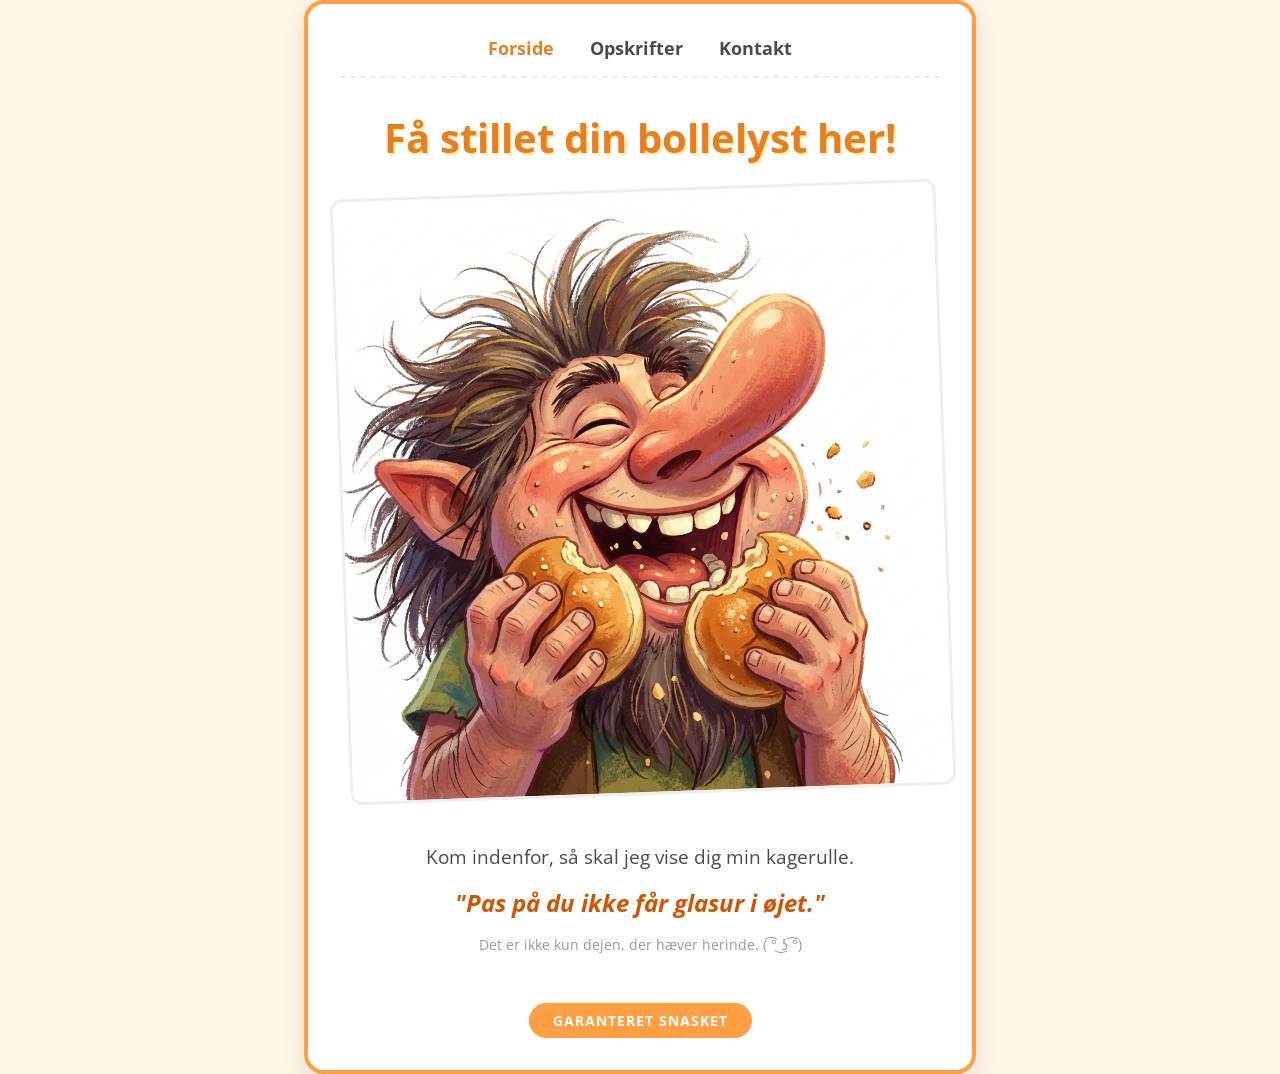
==== www/index.html @ 227810f3 "feat: Add recipes and contact pages with navigation and a local development Docker Compose setup." ====
<!DOCTYPE html>
<html lang="da">

<head>
    <meta charset="UTF-8">
    <meta name="viewport" content="width=device-width, initial-scale=1.0">
    <title>Bolletrold.dk - Vi elsker boller!</title>
    <link rel="stylesheet" href="style.css">
    <link href="https://fonts.googleapis.com/css2?family=Open+Sans:wght@400;700&display=swap" rel="stylesheet">
</head>

<body>
    <div class="container">
        <nav class="main-nav">
            <a href="index.html" class="active">Forside</a>
            <a href="opskrifter.html">Opskrifter</a>
            <a href="kontakt.html">Kontakt</a>
        </nav>

        <h1>Få stillet din bollelyst her!</h1>
        <div class="image-container">
            <img src="images/bolletrold.png" alt="Glad bolletrold der spiser boller" class="troll-img">
        </div>
        <div class="content">
            <p class="intro">Kom indenfor, så skal jeg vise dig min kagerulle.</p>
            <p class="punchline">"Pas på du ikke får glasur i øjet."</p>
            <p class="sub-text">Det er ikke kun dejen, der hæver herinde. ( ͡° ͜ʖ ͡°)</p>
        </div>
        <div class="status-badge">Garanteret snasket</div>
    </div>
    <script>
        const subtexts = [
            "Det er ikke kun dejen, der hæver herinde. ( ͡° ͜ʖ ͡°)",
            "Hvis den er våd og varm, så stikker jeg tungen i den! ( ͡° ͜ʖ ͡°)",
            "Er du til store flutes eller små rosiner? ( ͡° ͜ʖ ͡°)"
        ];
        const subtextElement = document.querySelector('.sub-text');
        let index = 0;

        setInterval(() => {
            subtextElement.style.opacity = 0;
            setTimeout(() => {
                index = (index + 1) % subtexts.length;
                subtextElement.textContent = subtexts[index];
                subtextElement.style.opacity = 1;
            }, 500);
        }, 5000);
    </script>
    </div>
</body>

</html>
---- www/style.css ----
body {
    font-family: 'Open Sans', sans-serif;
    background-color: #fff5e6;
    /* Warm doughy color */
    display: flex;
    justify-content: center;
    align-items: center;
    min-height: 100vh;
    margin: 0;
    color: #4a4a4a;
}

.container {
    text-align: center;
    background: white;
    padding: 2rem;
    border-radius: 20px;
    box-shadow: 0 10px 25px rgba(0, 0, 0, 0.1);
    max-width: 600px;
    width: 90%;
    border: 4px solid #ff9f43;
}

.main-nav {
    margin-bottom: 2rem;
    padding-bottom: 1rem;
    border-bottom: 2px dashed #eee;
}

.main-nav a {
    color: #4a4a4a;
    text-decoration: none;
    margin: 0 1rem;
    font-weight: bold;
    font-size: 1.1rem;
    transition: color 0.3s;
}

.main-nav a:hover,
.main-nav a.active {
    color: #e67e22;
}

h1 {
    /* Fun, chunky font removed */
    color: #e67e22;
    margin-bottom: 1.5rem;
    font-size: 2.5rem;
    text-shadow: 2px 2px 0px #ffeaa7;
}

.troll-img {
    max-width: 100%;
    height: auto;
    border-radius: 12px;
    margin-bottom: 1.5rem;
    transform: rotate(-2deg);
    border: 3px solid #eee;
}

.troll-img:hover {
    transform: rotate(2deg) scale(1.02);
    transition: transform 0.3s ease;
}

.intro {
    font-size: 1.2rem;
    margin-bottom: 0.5rem;
}

.punchline {
    font-size: 1.5rem;
    font-weight: bold;
    color: #d35400;
    margin: 1rem 0;
    font-style: italic;
}

.sub-text {
    font-size: 0.9rem;
    color: #999;
    transition: opacity 0.5s ease-in-out;
    min-height: 1.5em;
    /* Prevent layout shift */
}

.status-badge {
    display: inline-block;
    margin-top: 2rem;
    padding: 0.5rem 1.5rem;
    background-color: #ff9f43;
    color: white;
    border-radius: 50px;
    font-weight: bold;
    font-size: 0.9rem;
    text-transform: uppercase;
    letter-spacing: 1px;
}

.recipe-card,
.contact-box {
    background: #fff;
    border: 2px solid #eee;
    padding: 1.5rem;
    border-radius: 12px;
    margin: 1.5rem 0;
    text-align: left;
}

.recipe-card h2 {
    color: #e67e22;
    margin-top: 0;
    font-family: inherit;
}

.recipe-card ul {
    padding-left: 1.2rem;
    line-height: 1.6;
}

.contact-box p {
    font-size: 1.1rem;
    margin: 0.5rem 0;
}
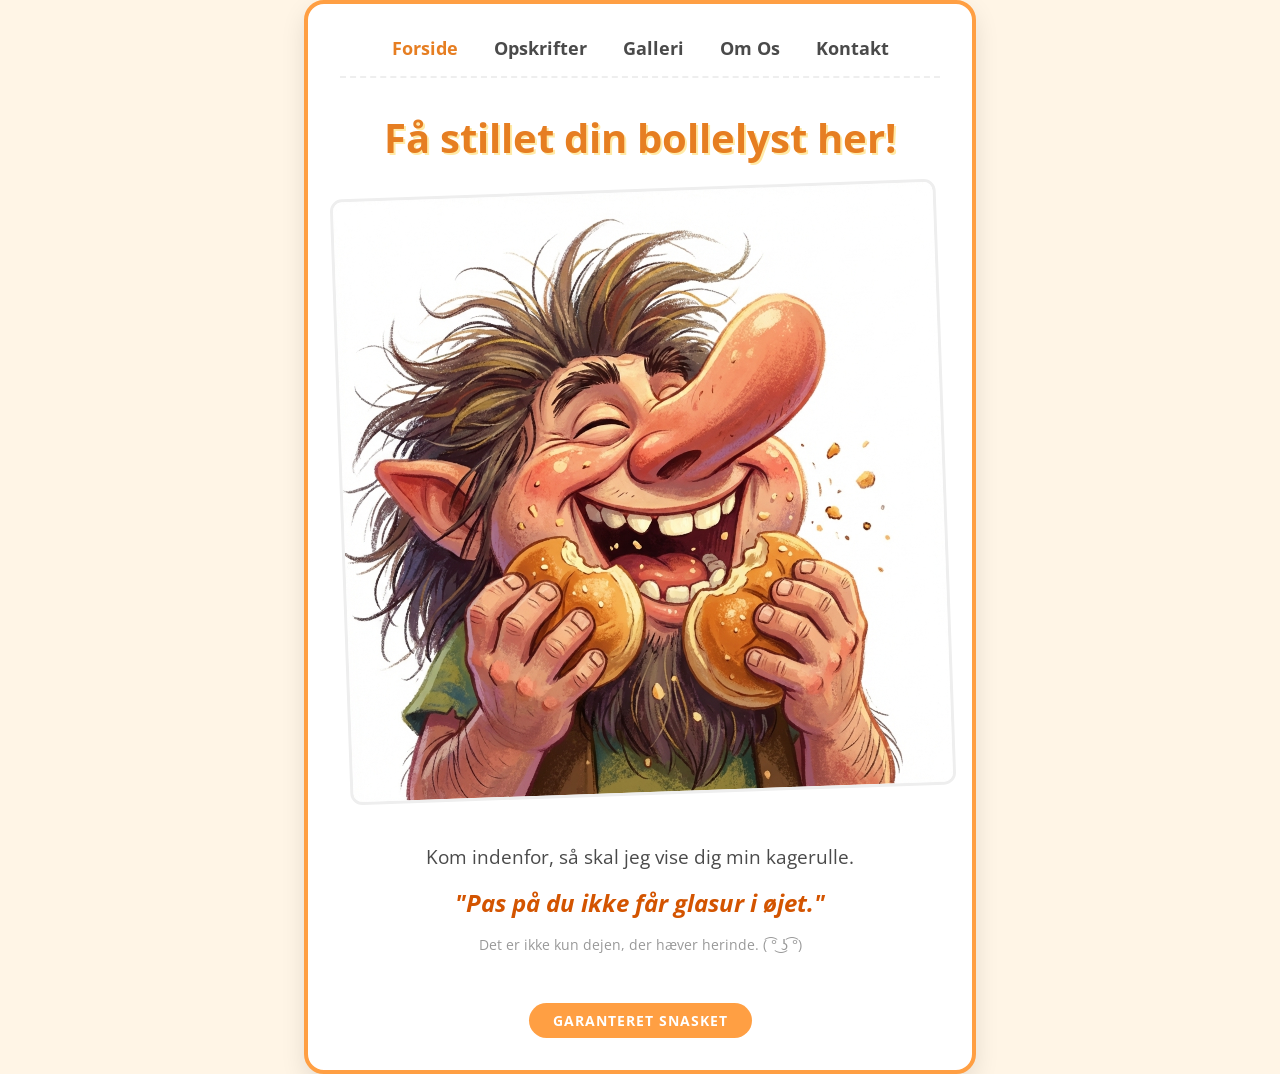
==== commit 7afe0a17: "feat: Update contact and recipe pages with more suggestive and humorous content." ====
--- a/www/index.html
+++ b/www/index.html
@@ -14,6 +14,8 @@
         <nav class="main-nav">
             <a href="index.html" class="active">Forside</a>
             <a href="opskrifter.html">Opskrifter</a>
+            <a href="galleri.html">Galleri</a>
+            <a href="om-os.html">Om Os</a>
             <a href="kontakt.html">Kontakt</a>
         </nav>
 
--- a/www/style.css
+++ b/www/style.css
@@ -121,4 +121,34 @@
 .contact-box p {
     font-size: 1.1rem;
     margin: 0.5rem 0;
+}
+
+.gallery-container {
+    max-width: 800px;
+    /* Wider for gallery */
+}
+
+.gallery-grid {
+    display: grid;
+    grid-template-columns: repeat(auto-fit, minmax(200px, 1fr));
+    gap: 2rem;
+    margin-top: 2rem;
+}
+
+.gallery-item img {
+    width: 100%;
+    border-radius: 12px;
+    border: 3px solid #eee;
+    transition: transform 0.3s ease;
+}
+
+.gallery-item img:hover {
+    transform: scale(1.05);
+}
+
+.gallery-item p {
+    font-style: italic;
+    color: #e67e22;
+    margin-top: 0.5rem;
+    font-size: 0.9rem;
 }
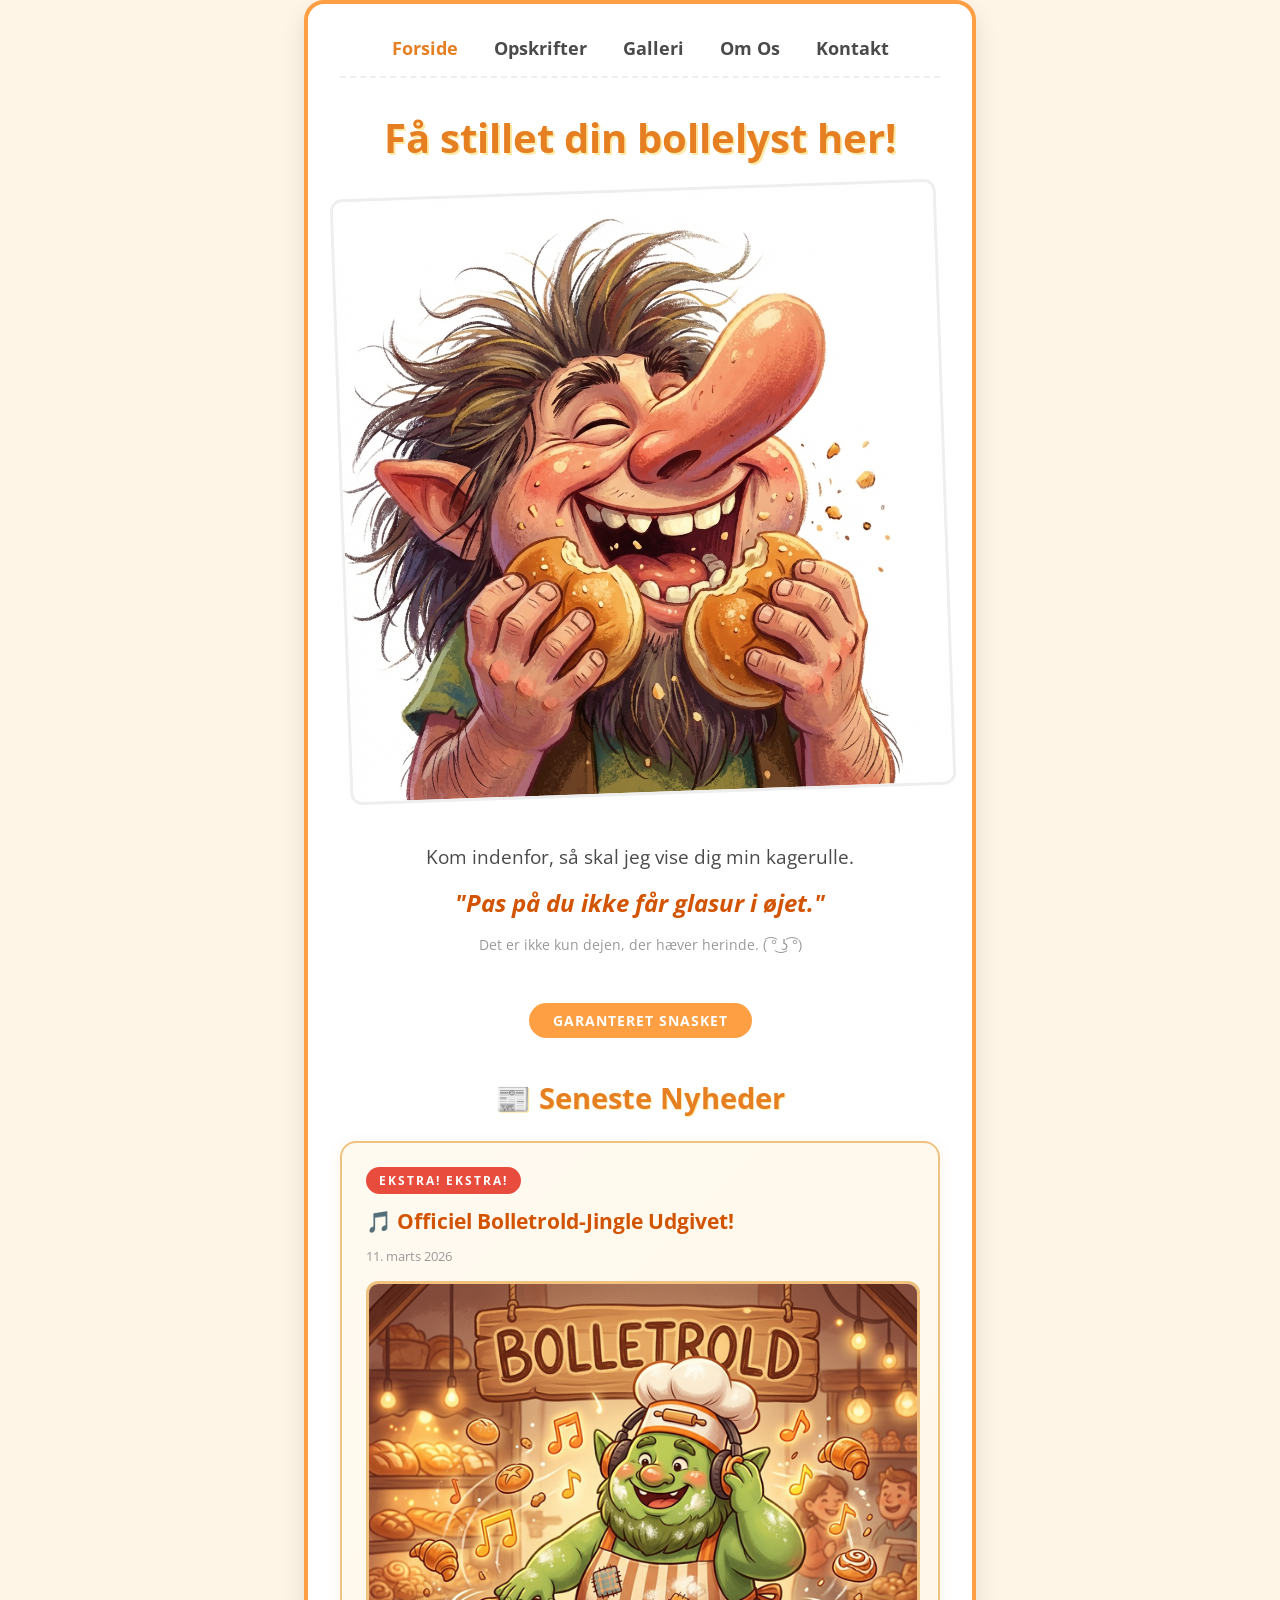
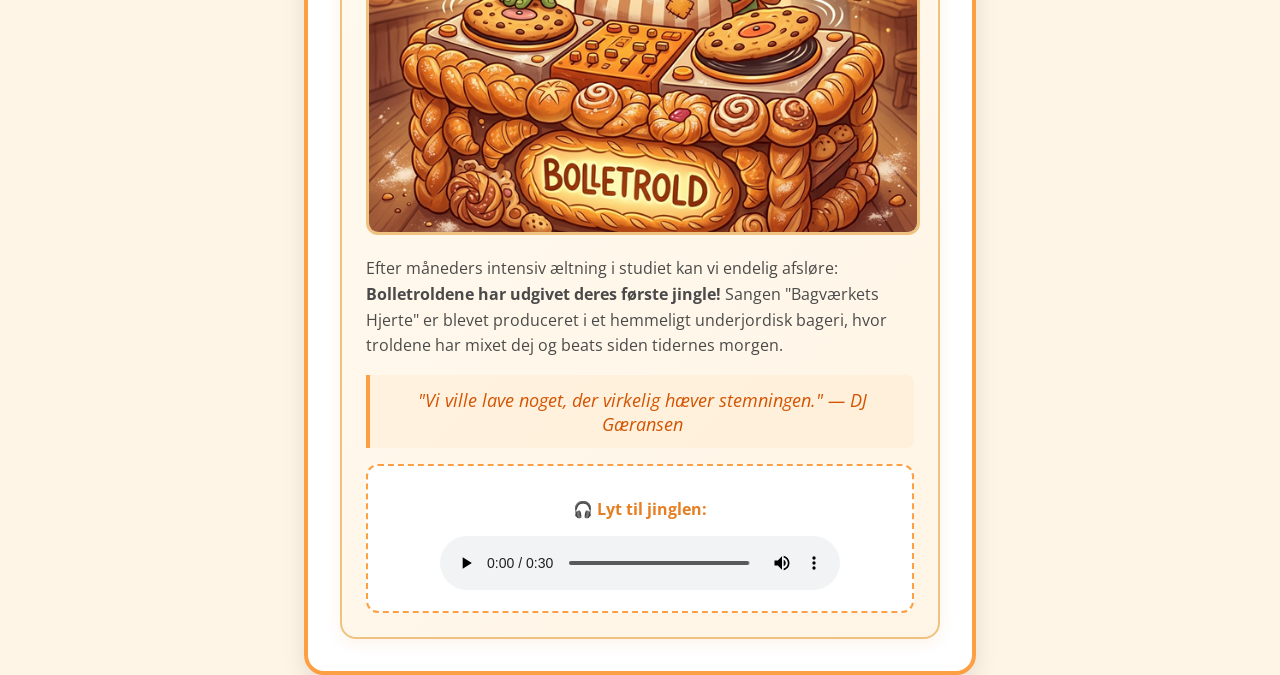
==== commit 7e8ff7f9: "added jingle" ====
--- a/www/index.html
+++ b/www/index.html
@@ -29,6 +29,34 @@
             <p class="sub-text">Det er ikke kun dejen, der hæver herinde. ( ͡° ͜ʖ ͡°)</p>
         </div>
         <div class="status-badge">Garanteret snasket</div>
+
+        <div class="news-section">
+            <h2>📰 Seneste Nyheder</h2>
+            <div class="news-card">
+                <div class="news-badge">EKSTRA! EKSTRA!</div>
+                <h3>🎵 Officiel Bolletrold-Jingle Udgivet!</h3>
+                <p class="news-date">11. marts 2026</p>
+                <div class="news-image-container">
+                    <img src="images/jingle-troll.png" alt="DJ Bolletrold spinner dejen bag mixerpulten"
+                        class="news-img">
+                </div>
+                <p class="news-body">
+                    Efter måneders intensiv æltning i studiet kan vi endelig afsløre:
+                    <strong>Bolletroldene har udgivet deres første jingle!</strong>
+                    Sangen "Bagværkets Hjerte" er blevet produceret i et hemmeligt underjordisk bageri,
+                    hvor troldene har mixet dej og beats siden tidernes morgen.
+                </p>
+                <p class="news-quote">"Vi ville lave noget, der virkelig hæver stemningen." — DJ Gæransen</p>
+                <div class="jingle-player">
+                    <p class="player-label">🎧 Lyt til jinglen:</p>
+                    <audio controls>
+                        <source src="audio/Bagværkets_Hjerte_Bakery_s_Heart_.mp3" type="audio/mpeg">
+                        Din browser understøtter ikke audio-elementet. Prøv at opgradere din browser, din gammeldags
+                        bolle!
+                    </audio>
+                </div>
+            </div>
+        </div>
     </div>
     <script>
         const subtexts = [
--- a/www/style.css
+++ b/www/style.css
@@ -151,4 +151,122 @@
     color: #e67e22;
     margin-top: 0.5rem;
     font-size: 0.9rem;
+}
+
+/* News section */
+.news-section {
+    margin-top: 2.5rem;
+    text-align: left;
+}
+
+.news-section h2 {
+    color: #e67e22;
+    text-align: center;
+    font-size: 1.8rem;
+    margin-bottom: 1.5rem;
+    text-shadow: 1px 1px 0px #ffeaa7;
+}
+
+.news-card {
+    background: linear-gradient(135deg, #fffaf0, #fff5e6);
+    border: 2px solid #f0c27f;
+    border-radius: 16px;
+    padding: 1.5rem;
+    position: relative;
+    box-shadow: 0 4px 15px rgba(230, 126, 34, 0.1);
+}
+
+.news-badge {
+    display: inline-block;
+    background: #e74c3c;
+    color: white;
+    font-size: 0.75rem;
+    font-weight: bold;
+    padding: 0.3rem 0.8rem;
+    border-radius: 50px;
+    letter-spacing: 2px;
+    text-transform: uppercase;
+    animation: pulse-badge 2s ease-in-out infinite;
+}
+
+@keyframes pulse-badge {
+
+    0%,
+    100% {
+        transform: scale(1);
+    }
+
+    50% {
+        transform: scale(1.05);
+    }
+}
+
+.news-card h3 {
+    color: #d35400;
+    margin: 0.8rem 0 0.3rem;
+    font-size: 1.3rem;
+}
+
+.news-date {
+    font-size: 0.8rem;
+    color: #999;
+    margin-bottom: 1rem;
+}
+
+.news-image-container {
+    text-align: center;
+    margin: 1rem 0;
+}
+
+.news-img {
+    max-width: 100%;
+    height: auto;
+    border-radius: 12px;
+    border: 3px solid #f0c27f;
+    transition: transform 0.3s ease;
+}
+
+.news-img:hover {
+    transform: scale(1.02) rotate(1deg);
+}
+
+.news-body {
+    font-size: 1rem;
+    line-height: 1.6;
+    color: #4a4a4a;
+    margin: 1rem 0;
+}
+
+.news-quote {
+    font-style: italic;
+    color: #d35400;
+    font-size: 1.1rem;
+    text-align: center;
+    padding: 0.8rem;
+    border-left: 4px solid #ff9f43;
+    background: rgba(255, 159, 67, 0.08);
+    border-radius: 0 8px 8px 0;
+    margin: 1rem 0;
+}
+
+.jingle-player {
+    background: #fff;
+    border: 2px dashed #ff9f43;
+    border-radius: 12px;
+    padding: 1rem;
+    text-align: center;
+    margin-top: 1rem;
+}
+
+.player-label {
+    font-weight: bold;
+    color: #e67e22;
+    margin-bottom: 0.5rem;
+    font-size: 1rem;
+}
+
+.jingle-player audio {
+    width: 100%;
+    max-width: 400px;
+    margin-top: 0.5rem;
 }
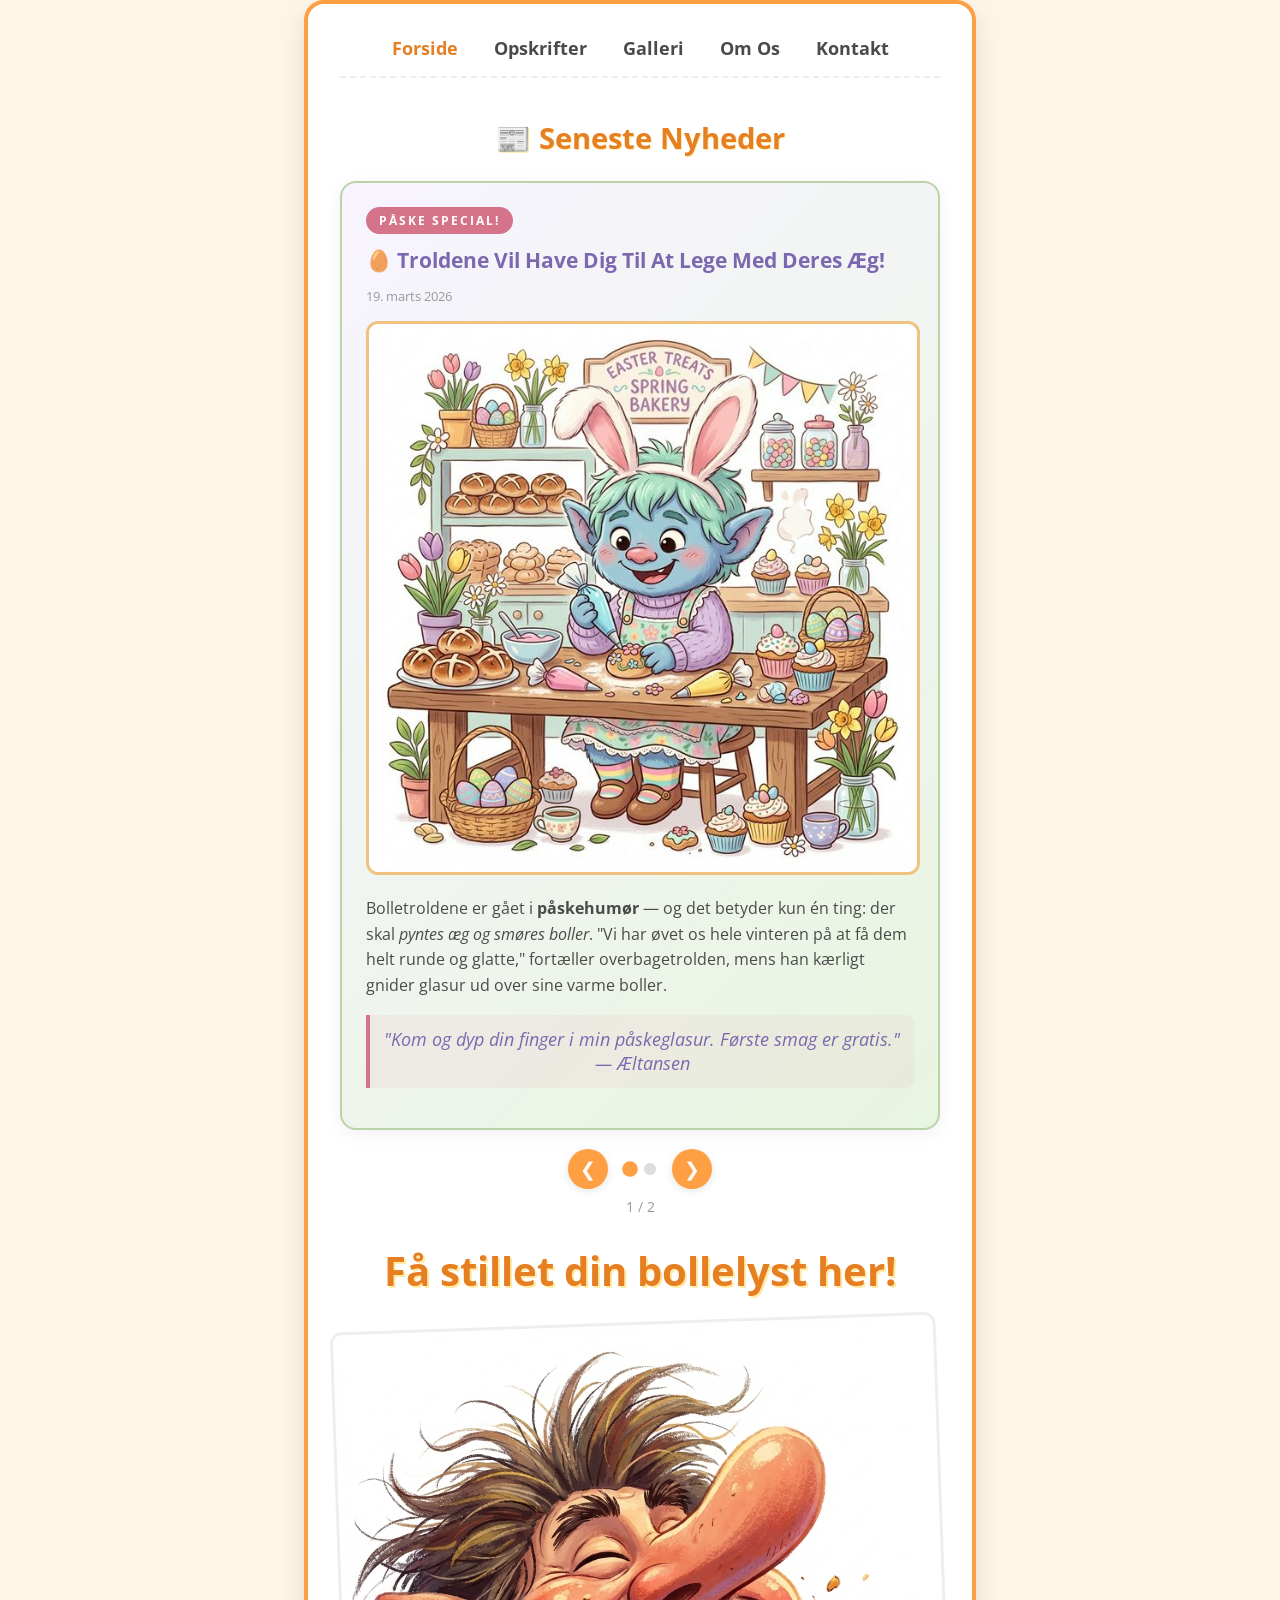
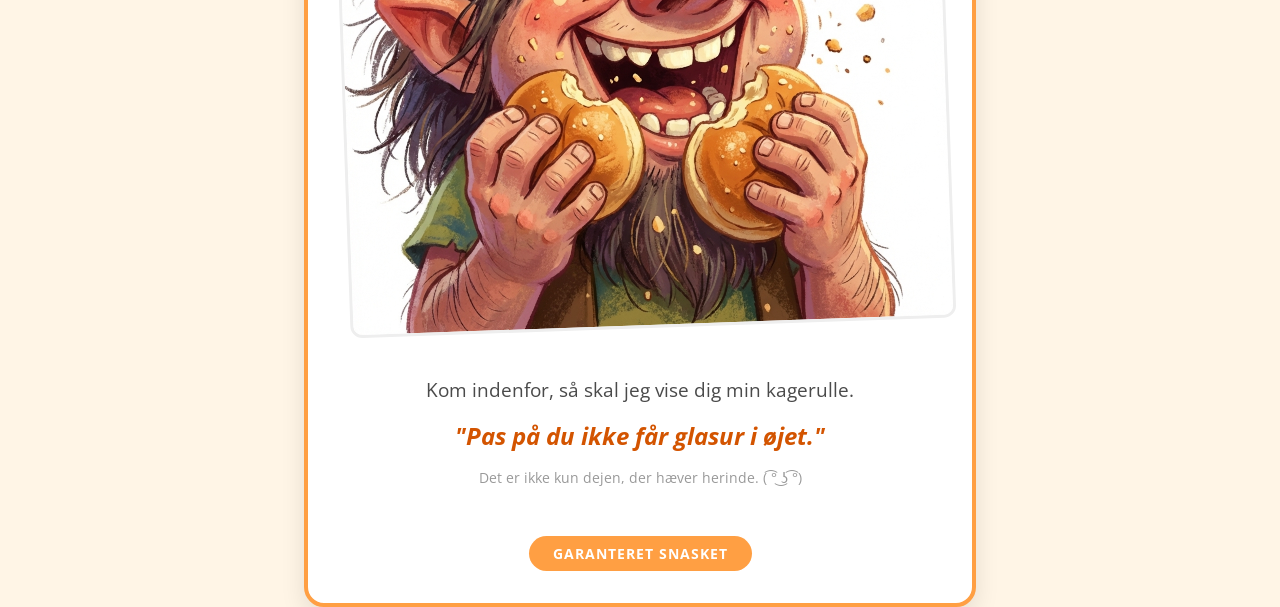
==== commit d0463190: "News section & Easter theme" ====
--- a/www/index.html
+++ b/www/index.html
@@ -19,6 +19,66 @@
             <a href="kontakt.html">Kontakt</a>
         </nav>
 
+        <div class="news-section">
+            <h2>📰 Seneste Nyheder</h2>
+            <div class="news-carousel" id="newsCarousel">
+                <div class="carousel-track">
+                    <!-- Slide 1: Easter (newest) -->
+                    <div class="carousel-slide active">
+                        <div class="easter-news-card">
+                            <div class="easter-news-badge">PÅSKE SPECIAL!</div>
+                            <h3>🥚 Troldene Vil Have Dig Til At Lege Med Deres Æg!</h3>
+                            <p class="news-date">19. marts 2026</p>
+                            <div class="news-image-container">
+                                <img src="images/easter-troll.png"
+                                    alt="Bolletrold med kaninører dekorerer påskeboller" class="news-img">
+                            </div>
+                            <p class="news-body">
+                                Bolletroldene er gået i <strong>påskehumør</strong> — og det betyder kun én ting:
+                                der skal <em>pyntes æg og smøres boller</em>.
+                                "Vi har øvet os hele vinteren på at få dem helt runde og glatte," fortæller
+                                overbagetrolden, mens han kærligt gnider glasur ud over sine varme boller.
+                            </p>
+                            <p class="news-quote">"Kom og dyp din finger i min påskeglasur. Første smag er gratis." — Æltansen</p>
+                        </div>
+                    </div>
+                    <!-- Slide 2: Jingle -->
+                    <div class="carousel-slide">
+                        <div class="news-card">
+                            <div class="news-badge">EKSTRA! EKSTRA!</div>
+                            <h3>🎵 Officiel Bolletrold-Jingle Udgivet!</h3>
+                            <p class="news-date">11. marts 2026</p>
+                            <div class="news-image-container">
+                                <img src="images/jingle-troll.png"
+                                    alt="DJ Bolletrold spinner dejen bag mixerpulten" class="news-img">
+                            </div>
+                            <p class="news-body">
+                                Efter måneders intensiv æltning i studiet kan vi endelig afsløre:
+                                <strong>Bolletroldene har udgivet deres første jingle!</strong>
+                                Sangen "Bagværkets Hjerte" er blevet produceret i et hemmeligt underjordisk bageri,
+                                hvor troldene har mixet dej og beats siden tidernes morgen.
+                            </p>
+                            <p class="news-quote">"Vi ville lave noget, der virkelig hæver stemningen." — DJ
+                                Gæransen</p>
+                            <div class="jingle-player">
+                                <p class="player-label">🎧 Lyt til jinglen:</p>
+                                <audio controls>
+                                    <source src="audio/Bagværkets_Hjerte_Bakery_s_Heart_.mp3" type="audio/mpeg">
+                                    Din browser understøtter ikke audio-elementet. Prøv at opgradere din browser, din
+                                    gammeldags bolle!
+                                </audio>
+                            </div>
+                        </div>
+                    </div>
+                </div>
+                <div class="carousel-controls">
+                    <button class="carousel-btn carousel-prev" aria-label="Forrige nyhed">❮</button>
+                    <div class="carousel-dots"></div>
+                    <button class="carousel-btn carousel-next" aria-label="Næste nyhed">❯</button>
+                </div>
+            </div>
+        </div>
+
         <h1>Få stillet din bollelyst her!</h1>
         <div class="image-container">
             <img src="images/bolletrold.png" alt="Glad bolletrold der spiser boller" class="troll-img">
@@ -30,33 +90,7 @@
         </div>
         <div class="status-badge">Garanteret snasket</div>
 
-        <div class="news-section">
-            <h2>📰 Seneste Nyheder</h2>
-            <div class="news-card">
-                <div class="news-badge">EKSTRA! EKSTRA!</div>
-                <h3>🎵 Officiel Bolletrold-Jingle Udgivet!</h3>
-                <p class="news-date">11. marts 2026</p>
-                <div class="news-image-container">
-                    <img src="images/jingle-troll.png" alt="DJ Bolletrold spinner dejen bag mixerpulten"
-                        class="news-img">
-                </div>
-                <p class="news-body">
-                    Efter måneders intensiv æltning i studiet kan vi endelig afsløre:
-                    <strong>Bolletroldene har udgivet deres første jingle!</strong>
-                    Sangen "Bagværkets Hjerte" er blevet produceret i et hemmeligt underjordisk bageri,
-                    hvor troldene har mixet dej og beats siden tidernes morgen.
-                </p>
-                <p class="news-quote">"Vi ville lave noget, der virkelig hæver stemningen." — DJ Gæransen</p>
-                <div class="jingle-player">
-                    <p class="player-label">🎧 Lyt til jinglen:</p>
-                    <audio controls>
-                        <source src="audio/Bagværkets_Hjerte_Bakery_s_Heart_.mp3" type="audio/mpeg">
-                        Din browser understøtter ikke audio-elementet. Prøv at opgradere din browser, din gammeldags
-                        bolle!
-                    </audio>
-                </div>
-            </div>
-        </div>
+
     </div>
     <script>
         const subtexts = [
@@ -76,6 +110,55 @@
             }, 500);
         }, 5000);
     </script>
+    <script>
+        // News Carousel
+        (function () {
+            var carousel = document.getElementById('newsCarousel');
+            if (!carousel) return;
+
+            var slides = carousel.querySelectorAll('.carousel-slide');
+            var dotsContainer = carousel.querySelector('.carousel-dots');
+            var prevBtn = carousel.querySelector('.carousel-prev');
+            var nextBtn = carousel.querySelector('.carousel-next');
+            var currentIndex = 0;
+
+            // Generate dots
+            for (var i = 0; i < slides.length; i++) {
+                var dot = document.createElement('button');
+                dot.className = 'carousel-dot' + (i === 0 ? ' active' : '');
+                dot.setAttribute('aria-label', 'Nyhed ' + (i + 1));
+                dot.dataset.index = i;
+                dotsContainer.appendChild(dot);
+            }
+
+            // Add counter
+            var counter = document.createElement('div');
+            counter.className = 'carousel-counter';
+            counter.textContent = '1 / ' + slides.length;
+            carousel.querySelector('.carousel-controls').after(counter);
+
+            var dots = dotsContainer.querySelectorAll('.carousel-dot');
+
+            function goToSlide(idx) {
+                slides[currentIndex].classList.remove('active');
+                dots[currentIndex].classList.remove('active');
+                currentIndex = (idx + slides.length) % slides.length;
+                slides[currentIndex].classList.add('active');
+                dots[currentIndex].classList.add('active');
+                counter.textContent = (currentIndex + 1) + ' / ' + slides.length;
+            }
+
+            prevBtn.addEventListener('click', function () { goToSlide(currentIndex - 1); });
+            nextBtn.addEventListener('click', function () { goToSlide(currentIndex + 1); });
+
+            dotsContainer.addEventListener('click', function (e) {
+                if (e.target.classList.contains('carousel-dot')) {
+                    goToSlide(parseInt(e.target.dataset.index, 10));
+                }
+            });
+        })();
+    </script>
+    <script src="easter-theme.js"></script>
     </div>
 </body>
 
--- a/www/style.css
+++ b/www/style.css
@@ -269,4 +269,368 @@
     width: 100%;
     max-width: 400px;
     margin-top: 0.5rem;
-}+}
+
+/* Mobile responsive styles */
+@media (max-width: 768px) {
+    .news-section {
+        margin-top: 1.5rem;
+    }
+
+    .news-card {
+        padding: 1rem;
+    }
+
+    .news-image-container {
+        margin: 0.75rem 0;
+        overflow: hidden;
+    }
+
+    .news-img {
+        width: 100%;
+        height: auto;
+        display: block;
+    }
+
+    .news-img:hover {
+        transform: none;
+    }
+}
+
+@media (max-width: 480px) {
+    .news-section {
+        margin-top: 1rem;
+    }
+
+    .news-card {
+        padding: 0.75rem;
+        border-radius: 12px;
+    }
+
+    .news-image-container {
+        margin: 0.5rem 0;
+    }
+
+    .news-img {
+        width: 100%;
+        height: auto;
+        border-radius: 8px;
+        display: block;
+    }
+}
+
+/* ========================================
+   NEWS CAROUSEL
+   ======================================== */
+
+.news-carousel {
+    position: relative;
+}
+
+.carousel-track {
+    position: relative;
+    min-height: 200px;
+}
+
+.carousel-slide {
+    display: none;
+    animation: carousel-fade-in 0.4s ease-in-out;
+}
+
+.carousel-slide.active {
+    display: block;
+}
+
+@keyframes carousel-fade-in {
+    from {
+        opacity: 0;
+        transform: translateY(8px);
+    }
+    to {
+        opacity: 1;
+        transform: translateY(0);
+    }
+}
+
+.carousel-controls {
+    display: flex;
+    align-items: center;
+    justify-content: center;
+    gap: 1rem;
+    margin-top: 1.2rem;
+}
+
+.carousel-btn {
+    background: #ff9f43;
+    color: white;
+    border: none;
+    width: 40px;
+    height: 40px;
+    border-radius: 50%;
+    font-size: 1.2rem;
+    cursor: pointer;
+    transition: all 0.3s ease;
+    display: flex;
+    align-items: center;
+    justify-content: center;
+    box-shadow: 0 2px 8px rgba(0, 0, 0, 0.1);
+}
+
+.carousel-btn:hover {
+    background: #e67e22;
+    transform: scale(1.1);
+}
+
+.carousel-btn:active {
+    transform: scale(0.95);
+}
+
+.carousel-dots {
+    display: flex;
+    gap: 0.5rem;
+    align-items: center;
+}
+
+.carousel-dot {
+    width: 12px;
+    height: 12px;
+    border-radius: 50%;
+    background: #ddd;
+    border: none;
+    cursor: pointer;
+    transition: all 0.3s ease;
+    padding: 0;
+}
+
+.carousel-dot.active {
+    background: #ff9f43;
+    transform: scale(1.3);
+}
+
+.carousel-dot:hover {
+    background: #e67e22;
+}
+
+.carousel-counter {
+    text-align: center;
+    margin-top: 0.5rem;
+    font-size: 0.85rem;
+    color: #999;
+}
+
+/* Easter-themed carousel overrides */
+body.easter-theme .carousel-btn {
+    background: #7b68ae;
+}
+
+body.easter-theme .carousel-btn:hover {
+    background: #6354a0;
+}
+
+body.easter-theme .carousel-dot.active {
+    background: #7b68ae;
+}
+
+body.easter-theme .carousel-dot:hover {
+    background: #6354a0;
+}
+
+/* ========================================
+   EASTER THEME (March & April)
+   ======================================== */
+
+/* Banner */
+.easter-banner {
+    position: fixed;
+    top: 0;
+    left: 0;
+    width: 100%;
+    background: linear-gradient(135deg, #b8d4a8, #d4a8c8, #f7c59f);
+    color: #4a3060;
+    text-align: center;
+    padding: 0.6rem 1rem;
+    font-weight: bold;
+    font-size: 1.1rem;
+    letter-spacing: 1px;
+    z-index: 1000;
+    box-shadow: 0 2px 10px rgba(123, 104, 174, 0.2);
+    animation: banner-shimmer 4s ease-in-out infinite;
+}
+
+@keyframes banner-shimmer {
+    0%, 100% { background-position: 0% 50%; }
+    50% { background-position: 100% 50%; }
+}
+
+body.easter-theme {
+    background-color: #f0f7e6;
+    padding-top: 3rem;
+}
+
+body.easter-theme .container {
+    border-color: #b8d4a8;
+    box-shadow: 0 10px 25px rgba(123, 104, 174, 0.12);
+}
+
+body.easter-theme h1 {
+    color: #7b68ae;
+    text-shadow: 2px 2px 0px #e8d5f5;
+}
+
+body.easter-theme .main-nav {
+    border-bottom-color: #d5c8e8;
+}
+
+body.easter-theme .main-nav a:hover,
+body.easter-theme .main-nav a.active {
+    color: #7b68ae;
+}
+
+body.easter-theme .punchline {
+    color: #d4738a;
+}
+
+body.easter-theme .intro {
+    color: #5a6e4e;
+}
+
+body.easter-theme .status-badge {
+    background-color: #b8d4a8;
+    color: #3a5030;
+}
+
+body.easter-theme .recipe-card,
+body.easter-theme .contact-box {
+    border-color: #d5c8e8;
+    background: linear-gradient(135deg, #f8f4ff, #f0f7e6);
+}
+
+body.easter-theme .recipe-card h2 {
+    color: #7b68ae;
+}
+
+body.easter-theme .troll-img {
+    border-color: #d5c8e8;
+}
+
+body.easter-theme .gallery-item img {
+    border-color: #d5c8e8;
+}
+
+body.easter-theme .gallery-item p {
+    color: #7b68ae;
+}
+
+/* News section Easter colors */
+body.easter-theme .news-section h2 {
+    color: #7b68ae;
+    text-shadow: 1px 1px 0px #e8d5f5;
+}
+
+body.easter-theme .news-card {
+    background: linear-gradient(135deg, #f8f4ff, #f0f7e6);
+    border-color: #b8d4a8;
+    box-shadow: 0 4px 15px rgba(123, 104, 174, 0.1);
+}
+
+body.easter-theme .news-badge {
+    background: #7b68ae;
+}
+
+body.easter-theme .news-card h3 {
+    color: #d4738a;
+}
+
+body.easter-theme .news-quote {
+    color: #7b68ae;
+    border-left-color: #b8d4a8;
+    background: rgba(184, 212, 168, 0.12);
+}
+
+body.easter-theme .jingle-player {
+    border-color: #b8d4a8;
+}
+
+body.easter-theme .player-label {
+    color: #7b68ae;
+}
+
+body.easter-theme .news-img {
+    border-color: #d5c8e8;
+}
+
+/* Floating Easter Eggs */
+.easter-eggs-container {
+    position: fixed;
+    top: 0;
+    left: 0;
+    width: 100%;
+    height: 100%;
+    pointer-events: none;
+    z-index: 0;
+    overflow: hidden;
+}
+
+.floating-egg {
+    position: absolute;
+    bottom: -3rem;
+    animation: float-up linear infinite;
+    opacity: 0.5;
+}
+
+@keyframes float-up {
+    0% {
+        transform: translateY(0) rotate(0deg);
+        opacity: 0.5;
+    }
+    10% {
+        opacity: 0.6;
+    }
+    90% {
+        opacity: 0.3;
+    }
+    100% {
+        transform: translateY(-110vh) rotate(360deg);
+        opacity: 0;
+    }
+}
+
+/* Easter news card */
+.easter-news-card {
+    background: linear-gradient(135deg, #f8f4ff, #e8f5e0);
+    border: 2px solid #b8d4a8;
+    border-radius: 16px;
+    padding: 1.5rem;
+    position: relative;
+    box-shadow: 0 4px 15px rgba(123, 104, 174, 0.1);
+    margin-top: 1.5rem;
+}
+
+.easter-news-card h3 {
+    color: #7b68ae;
+    margin: 0.8rem 0 0.3rem;
+    font-size: 1.3rem;
+}
+
+.easter-news-badge {
+    display: inline-block;
+    background: #d4738a;
+    color: white;
+    font-size: 0.75rem;
+    font-weight: bold;
+    padding: 0.3rem 0.8rem;
+    border-radius: 50px;
+    letter-spacing: 2px;
+    text-transform: uppercase;
+    animation: pulse-badge 2s ease-in-out infinite;
+}
+
+.easter-news-card .news-body {
+    color: #4a4a4a;
+}
+
+.easter-news-card .news-quote {
+    color: #7b68ae;
+    border-left-color: #d4738a;
+    background: rgba(212, 115, 138, 0.08);
+}
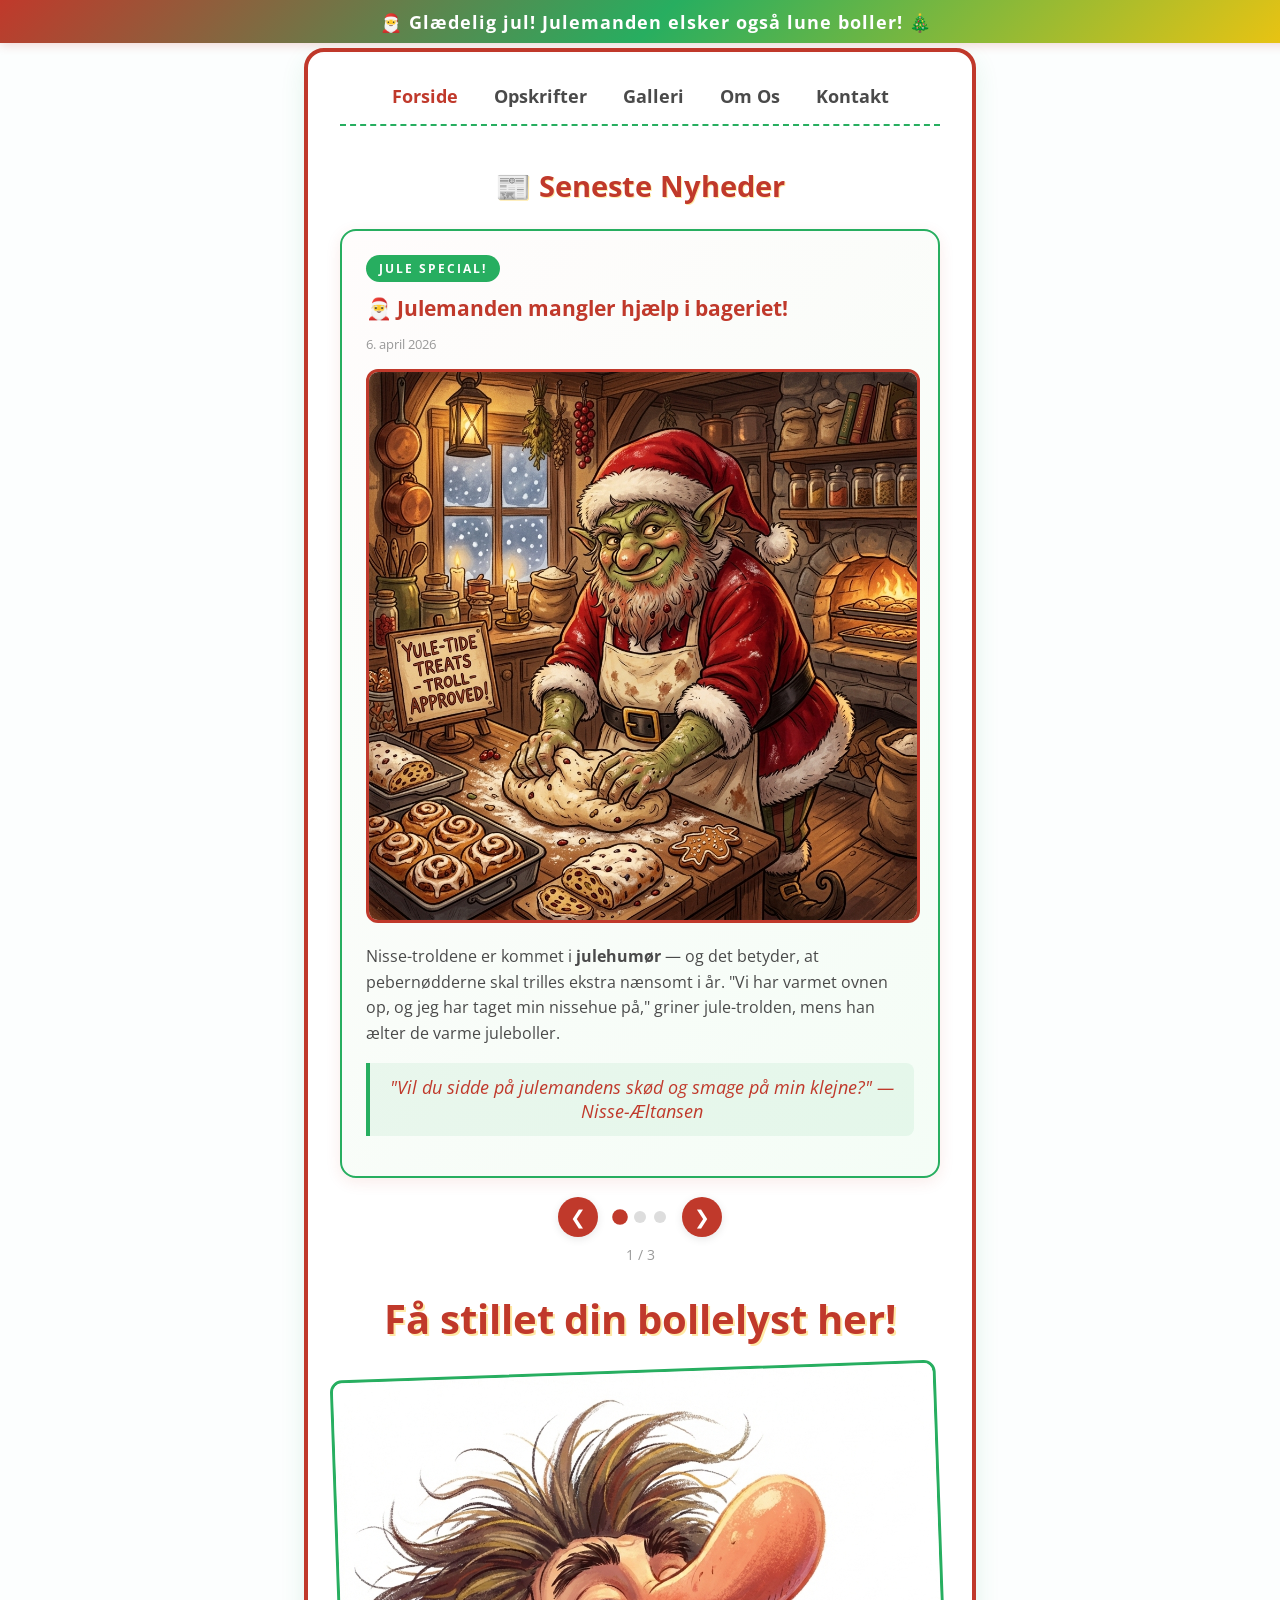
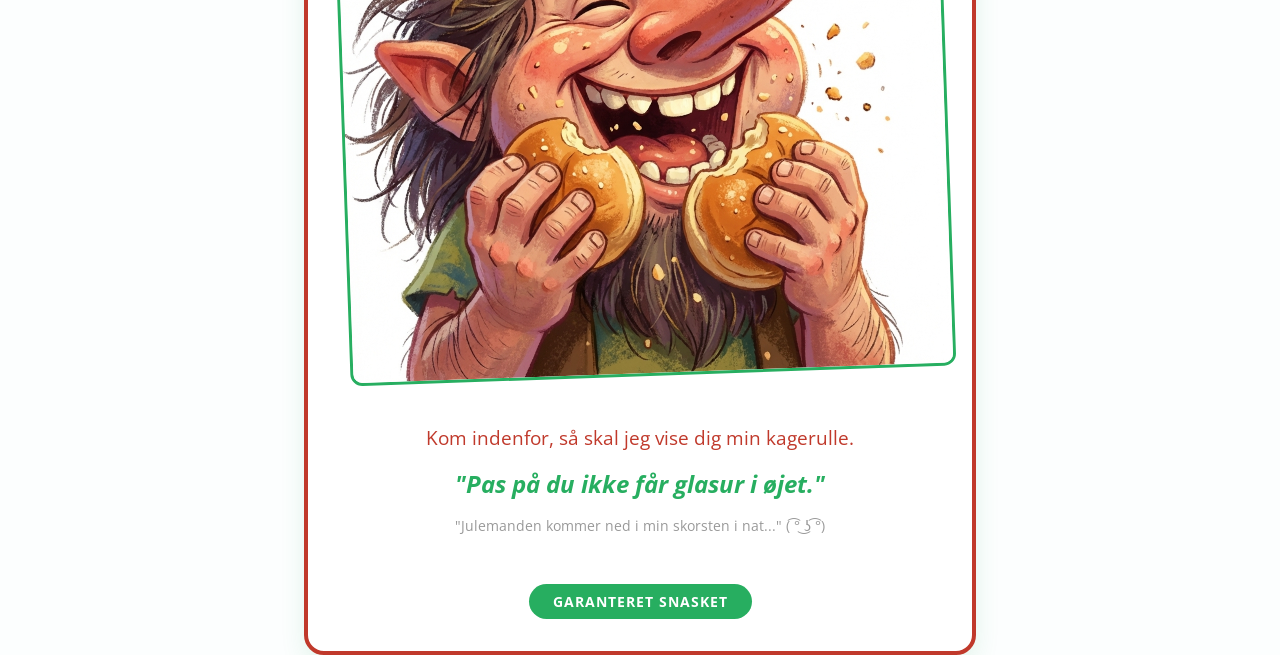
==== commit 1d9a4fdf: "christmas theme" ====
--- a/www/index.html
+++ b/www/index.html
@@ -23,8 +23,27 @@
             <h2>📰 Seneste Nyheder</h2>
             <div class="news-carousel" id="newsCarousel">
                 <div class="carousel-track">
-                    <!-- Slide 1: Easter (newest) -->
+                    <!-- Slide 1: Christmas (newest) -->
                     <div class="carousel-slide active">
+                        <div class="christmas-news-card">
+                            <div class="christmas-news-badge">JULE SPECIAL!</div>
+                            <h3>🎅 Julemanden mangler hjælp i bageriet!</h3>
+                            <p class="news-date">6. april 2026</p>
+                            <div class="news-image-container">
+                                <img src="images/christmas-troll.png"
+                                    alt="Nissetrold bager snaskede julekager" class="news-img">
+                            </div>
+                            <p class="news-body">
+                                Nisse-troldene er kommet i <strong>julehumør</strong> — og det betyder,
+                                at pebernødderne skal trilles ekstra nænsomt i år.
+                                "Vi har varmet ovnen op, og jeg har taget min nissehue på," griner
+                                jule-trolden, mens han ælter de varme juleboller.
+                            </p>
+                            <p class="news-quote">"Vil du sidde på julemandens skød og smage på min klejne?" — Nisse-Æltansen</p>
+                        </div>
+                    </div>
+                    <!-- Slide 2: Easter -->
+                    <div class="carousel-slide">
                         <div class="easter-news-card">
                             <div class="easter-news-badge">PÅSKE SPECIAL!</div>
                             <h3>🥚 Troldene Vil Have Dig Til At Lege Med Deres Æg!</h3>
@@ -159,6 +178,7 @@
         })();
     </script>
     <script src="easter-theme.js"></script>
+    <script src="christmas-theme.js"></script>
     </div>
 </body>
 
--- a/www/style.css
+++ b/www/style.css
@@ -1,3 +1,4 @@
+/* Bolletrold.dk Styles - v2.0 Easter + Carousel */
 body {
     font-family: 'Open Sans', sans-serif;
     background-color: #fff5e6;
@@ -295,6 +296,12 @@
     .news-img:hover {
         transform: none;
     }
+
+    .easter-banner, .christmas-banner {
+        font-size: 0.95rem;
+        letter-spacing: 0.5px;
+        padding: 0.5rem 0.75rem;
+    }
 }
 
 @media (max-width: 480px) {
@@ -316,6 +323,16 @@
         height: auto;
         border-radius: 8px;
         display: block;
+    }
+
+    .easter-banner, .christmas-banner {
+        font-size: 0.8rem;
+        letter-spacing: 0;
+        padding: 0.4rem 0.5rem;
+    }
+
+    body.easter-theme, body.christmas-theme {
+        padding-top: 3.5rem;
     }
 }
 
@@ -634,3 +651,219 @@
     border-left-color: #d4738a;
     background: rgba(212, 115, 138, 0.08);
 }
+
+/* ========================================
+   CHRISTMAS THEME (November & December)
+   ======================================== */
+
+body.christmas-theme .carousel-btn {
+    background: #c0392b;
+}
+
+body.christmas-theme .carousel-btn:hover {
+    background: #e74c3c;
+}
+
+body.christmas-theme .carousel-dot.active {
+    background: #c0392b;
+}
+
+body.christmas-theme .carousel-dot:hover {
+    background: #e74c3c;
+}
+
+/* Banner */
+.christmas-banner {
+    position: fixed;
+    top: 0;
+    left: 0;
+    width: 100%;
+    background: linear-gradient(135deg, #c0392b, #27ae60, #f1c40f);
+    color: #ffffff;
+    text-align: center;
+    padding: 0.6rem 1rem;
+    font-weight: bold;
+    font-size: 1.1rem;
+    letter-spacing: 1px;
+    z-index: 1000;
+    box-shadow: 0 2px 10px rgba(192, 57, 43, 0.2);
+    animation: banner-shimmer-xmas 4s ease-in-out infinite;
+}
+
+@keyframes banner-shimmer-xmas {
+    0%, 100% { background-position: 0% 50%; }
+    50% { background-position: 100% 50%; }
+}
+
+body.christmas-theme {
+    background-color: #fcfefe;
+    padding-top: 3rem;
+}
+
+body.christmas-theme .container {
+    border-color: #c0392b;
+    box-shadow: 0 10px 25px rgba(39, 174, 96, 0.12);
+}
+
+body.christmas-theme h1 {
+    color: #c0392b;
+    text-shadow: 2px 2px 0px #ffeaa7;
+}
+
+body.christmas-theme .main-nav {
+    border-bottom-color: #27ae60;
+}
+
+body.christmas-theme .main-nav a:hover,
+body.christmas-theme .main-nav a.active {
+    color: #c0392b;
+}
+
+body.christmas-theme .punchline {
+    color: #27ae60;
+}
+
+body.christmas-theme .intro {
+    color: #c0392b;
+}
+
+body.christmas-theme .status-badge {
+    background-color: #27ae60;
+    color: white;
+}
+
+body.christmas-theme .recipe-card,
+body.christmas-theme .contact-box {
+    border-color: #c0392b;
+    background: linear-gradient(135deg, #fffcfc, #f4fdf6);
+}
+
+body.christmas-theme .recipe-card h2 {
+    color: #c0392b;
+}
+
+body.christmas-theme .troll-img {
+    border-color: #27ae60;
+}
+
+body.christmas-theme .gallery-item img {
+    border-color: #27ae60;
+}
+
+body.christmas-theme .gallery-item p {
+    color: #c0392b;
+}
+
+/* News section Christmas colors */
+body.christmas-theme .news-section h2 {
+    color: #c0392b;
+    text-shadow: 1px 1px 0px #ffeaa7;
+}
+
+body.christmas-theme .news-card {
+    background: linear-gradient(135deg, #fffcfc, #f4fdf6);
+    border-color: #27ae60;
+    box-shadow: 0 4px 15px rgba(192, 57, 43, 0.1);
+}
+
+body.christmas-theme .news-badge {
+    background: #c0392b;
+}
+
+body.christmas-theme .news-card h3 {
+    color: #27ae60;
+}
+
+body.christmas-theme .news-quote {
+    color: #c0392b;
+    border-left-color: #27ae60;
+    background: rgba(39, 174, 96, 0.08);
+}
+
+body.christmas-theme .jingle-player {
+    border-color: #27ae60;
+}
+
+body.christmas-theme .player-label {
+    color: #c0392b;
+}
+
+body.christmas-theme .news-img {
+    border-color: #c0392b;
+}
+
+/* Floating Snowflakes */
+.christmas-snowflakes-container {
+    position: fixed;
+    top: 0;
+    left: 0;
+    width: 100%;
+    height: 100%;
+    pointer-events: none;
+    z-index: 0;
+    overflow: hidden;
+}
+
+.floating-snowflake {
+    position: absolute;
+    top: -3rem;
+    animation: float-down linear infinite;
+    opacity: 0.7;
+}
+
+@keyframes float-down {
+    0% {
+        transform: translateY(0) rotate(0deg);
+        opacity: 0.7;
+    }
+    10% {
+        opacity: 0.9;
+    }
+    90% {
+        opacity: 0.5;
+    }
+    100% {
+        transform: translateY(110vh) rotate(360deg);
+        opacity: 0;
+    }
+}
+
+/* Christmas news card */
+.christmas-news-card {
+    background: linear-gradient(135deg, #fffcfc, #f4fdf6);
+    border: 2px solid #27ae60;
+    border-radius: 16px;
+    padding: 1.5rem;
+    position: relative;
+    box-shadow: 0 4px 15px rgba(192, 57, 43, 0.1);
+    margin-top: 1.5rem;
+}
+
+.christmas-news-card h3 {
+    color: #c0392b;
+    margin: 0.8rem 0 0.3rem;
+    font-size: 1.3rem;
+}
+
+.christmas-news-badge {
+    display: inline-block;
+    background: #27ae60;
+    color: white;
+    font-size: 0.75rem;
+    font-weight: bold;
+    padding: 0.3rem 0.8rem;
+    border-radius: 50px;
+    letter-spacing: 2px;
+    text-transform: uppercase;
+    animation: pulse-badge 2s ease-in-out infinite;
+}
+
+.christmas-news-card .news-body {
+    color: #4a4a4a;
+}
+
+.christmas-news-card .news-quote {
+    color: #c0392b;
+    border-left-color: #27ae60;
+    background: rgba(39, 174, 96, 0.08);
+}
